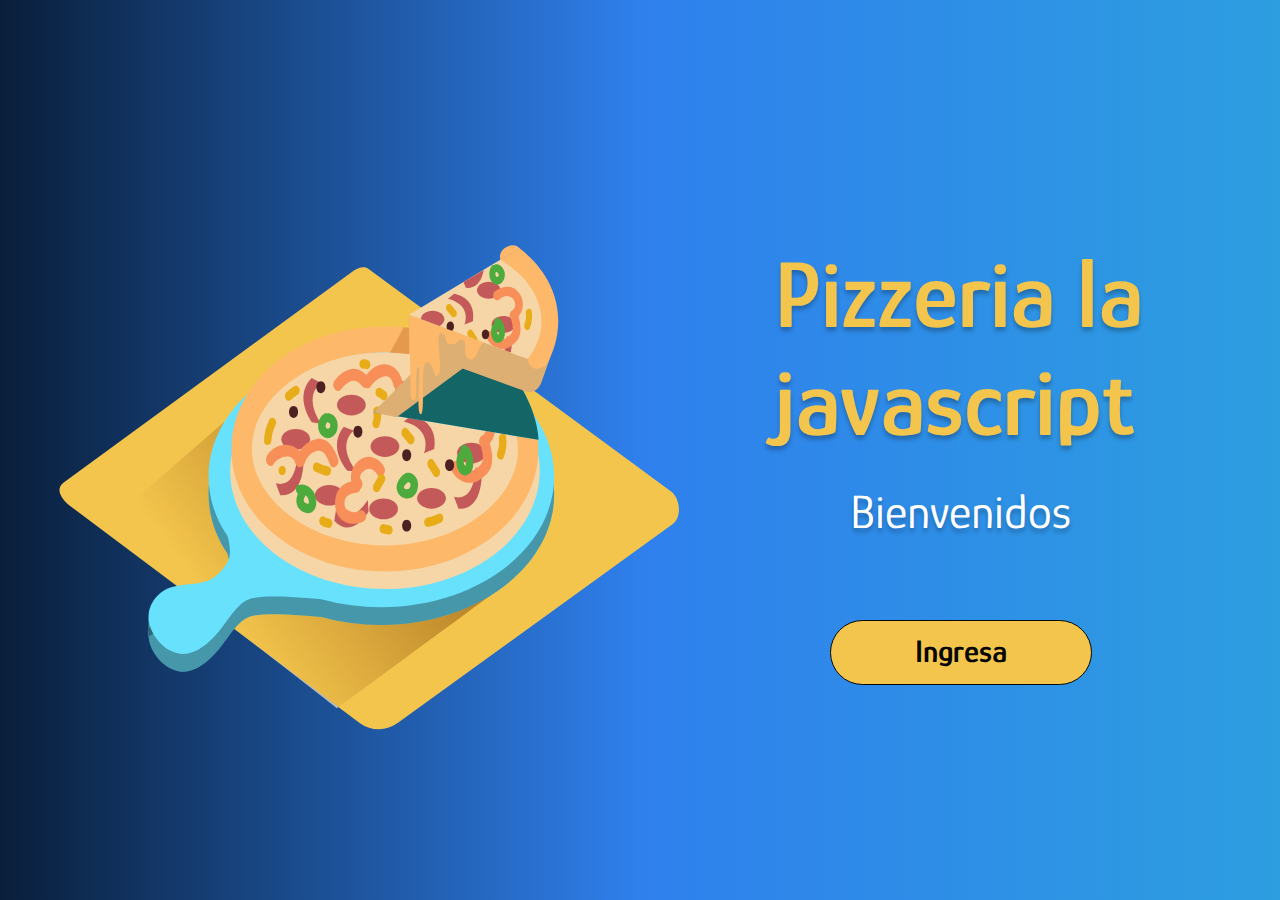
==== landing.html @ ed946239 "proyecto pizza" ====
<!DOCTYPE html>
<html lang="en">
<head>
    <meta charset="UTF-8">
    <meta http-equiv="X-UA-Compatible" content="IE=edge">
    <meta name="viewport" content="width=device-width, initial-scale=1.0">
    <link rel="stylesheet" href="landing.css">
    <link href="https://fonts.googleapis.com/css2?family=Fjalla+One&family=Glory:ital,wght@0,700;1,400;1,600&display=swap" rel="stylesheet">
    <title>Ingreso - Pizzeria JS</title>
</head>

<body>
<main class="contenedor">
    <div class="contenedor-textos">
        <h1 class="title"> Pizzeria la javascript</h1>
        <h2 class="sub"> Bienvenidos</h2>
        <a href="index.html" class="btn">Ingresa</a>
    </div>
    <div class="contenedor-img">
        <img src="./Pizza_Isometric 1.svg" alt="pizza cortada">
    </div>
</main>
</body>
</html>




<!-- //   return ` 
//   <div class="cards ${setCardBackground(pizza)}">
//   <div class="card__left">
//       <h2 class="card__title"> PIZZA: N°${id} - ${name} ${surname}</h2>
//       <p class="card__qty"> ${quantity} </p>
//       <p class="card__extras"> Extras: ${extras} </p>
//       <div class="tags">
//         <span class="card__hour ${setTimeBackground(quantity)}"> ${time} HS</span>
//         <span class="card__date ${setDateBackground(quantity)}"> ${date} </span>
//       </div>
//   </div>`
// ; -->
---- landing.css ----
*{
    margin: 0;
    padding: 0;
    box-sizing: border-box;
}

body {
    font-family: 'Fjalla One', sans-serif;
font-family: 'Glory', sans-serif;
background: linear-gradient(90deg, #091E3A 0%, #2F80ED 50%, #2D9EE0 100%);
}

.contenedor{
position: relative;
height: 600px;
display: flex;
align-items: center;
}

.title {
    position: absolute;
width: 681px;
height: 108px;
left: 774px;
top: 241px;

font-family: 'Glory';
font-style: normal;
font-weight: 600;
font-size: 96px;
line-height: 108px;

color: #F4C54C;

text-shadow: 0px 4px 4px rgba(0, 0, 0, 0.25);
}

.sub{
position: absolute;
width: 762px;
height: 152px;
left: 850px;
top: 485px;

font-family: 'Glory';
font-style: normal;
font-weight: 400;
font-size: 48px;
line-height: 54px;

color: #FFFFFF;

text-shadow: 0px 4px 4px rgba(0, 0, 0, 0.25);
}

.btn{
position: absolute;
width: 262px;
height: 65px;
left: 830px;
top: 620px;

text-align: center;
font-family: 'Glory';
font-style: normal;
font-weight: 600;
font-size: 32px;
line-height: 60px;
color: #070707;
text-decoration: none;

background: #F4C54C;
border: 1px solid #070707;
border-radius: 50px;
}

.contenedor-img {
    position: relative;
width: 669px;
height: 639px;
left: 30px;
top: 145px;
overflow: hidden;
}

@media screen and (max-width: 800px){
.contenedor{
    flex-direction: column-reverse;
}

.contedor-textos{
    display: flex;
    padding-left: 0;
    flex-direction: column;
    justify-content: center;
    align-items: center;
    flex-basis: 40%;
    text-align: center;
}

.titulo{
    font-size: 35px;
}
.sub{
    font-size: 20px;
}
.contenedor-img{
    flex-basis: 60%;
    width: 100%;
    display: flex;
    align-items: center;
}
}
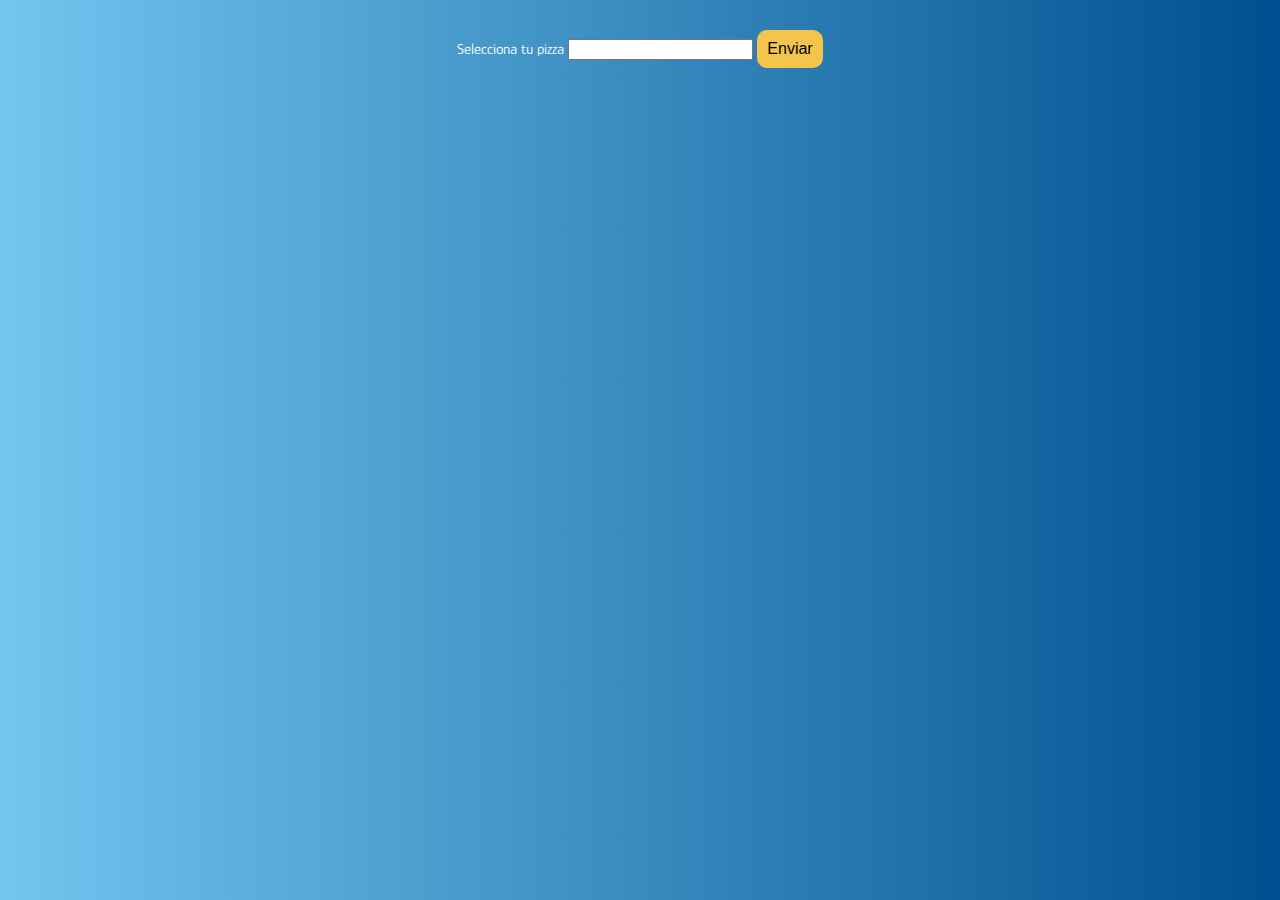
==== commit d7865698: "proyecto e3" ====
--- a/landing.html
+++ b/landing.html
@@ -4,37 +4,29 @@
     <meta charset="UTF-8">
     <meta http-equiv="X-UA-Compatible" content="IE=edge">
     <meta name="viewport" content="width=device-width, initial-scale=1.0">
-    <link rel="stylesheet" href="landing.css">
+    <link rel="stylesheet" href="index.css">
     <link href="https://fonts.googleapis.com/css2?family=Fjalla+One&family=Glory:ital,wght@0,700;1,400;1,600&display=swap" rel="stylesheet">
-    <title>Ingreso - Pizzeria JS</title>
+
+    <title>PIZZERIA JS</title>
 </head>
 
 <body>
-<main class="contenedor">
-    <div class="contenedor-textos">
-        <h1 class="title"> Pizzeria la javascript</h1>
-        <h2 class="sub"> Bienvenidos</h2>
-        <a href="index.html" class="btn">Ingresa</a>
-    </div>
-    <div class="contenedor-img">
-        <img src="./Pizza_Isometric 1.svg" alt="pizza cortada">
-    </div>
+<main>
+<div class="container text" id="contenedor">
+<h1 class="select" id="nombre"></h1>
+<h3 class="select" id="ingredientes"></h3>
+<h4 class="select" id="precio"></h4>
+<div class="select">
+<span class="id">Selecciona tu pizza</span>
+<input type="number" name="pizza-id">
+<button class="btn" id="enviar">Enviar</button>
+<div class="card-body" id="cards">
+</div>
+</div>
 </main>
+<script src="index.js"></script>
 </body>
 </html>
 
 
 
-
-<!-- //   return ` 
-//   <div class="cards ${setCardBackground(pizza)}">
-//   <div class="card__left">
-//       <h2 class="card__title"> PIZZA: N°${id} - ${name} ${surname}</h2>
-//       <p class="card__qty"> ${quantity} </p>
-//       <p class="card__extras"> Extras: ${extras} </p>
-//       <div class="tags">
-//         <span class="card__hour ${setTimeBackground(quantity)}"> ${time} HS</span>
-//         <span class="card__date ${setDateBackground(quantity)}"> ${date} </span>
-//       </div>
-//   </div>`
-// ; -->--- a/index.css
+++ b/index.css
@@ -0,0 +1,48 @@
+body {
+    background: linear-gradient(90deg, #72C6EF 0%, #004E8F 100%);
+    font-family: 'Fjalla One', sans-serif;
+font-family: 'Glory', sans-serif;
+}
+
+h1 {
+    color:aliceblue;
+    font-family: Impact, Haettenschweiler, 'Arial Narrow Bold', sans-serif;
+    text-align: center;
+    margin-top: 20%;
+}
+
+.text {
+    color: aliceblue;
+    font-size: 15px;
+    font-family: glory;
+}
+
+.alert {
+    text-transform: uppercase;
+    padding-block: 15px;
+    color: rgb(104, 104, 104);
+    background: rgba(255, 255, 255, 0.755);
+    border: 1px solid rgb(191, 191, 191);
+    border-radius: 10px;
+}
+
+.container {
+    max-width: 1200px; 
+    margin: 0 auto;
+}  
+
+.select{
+    margin-top: 30px;
+    text-align: center;
+} 
+
+.btn {
+    padding: 10px;
+    font-size: 16px;
+    border: none;
+    outline: 0px;
+    background: #F4C54C;
+    color: black;
+    border-radius: 10px;
+    cursor: pointer;
+}
